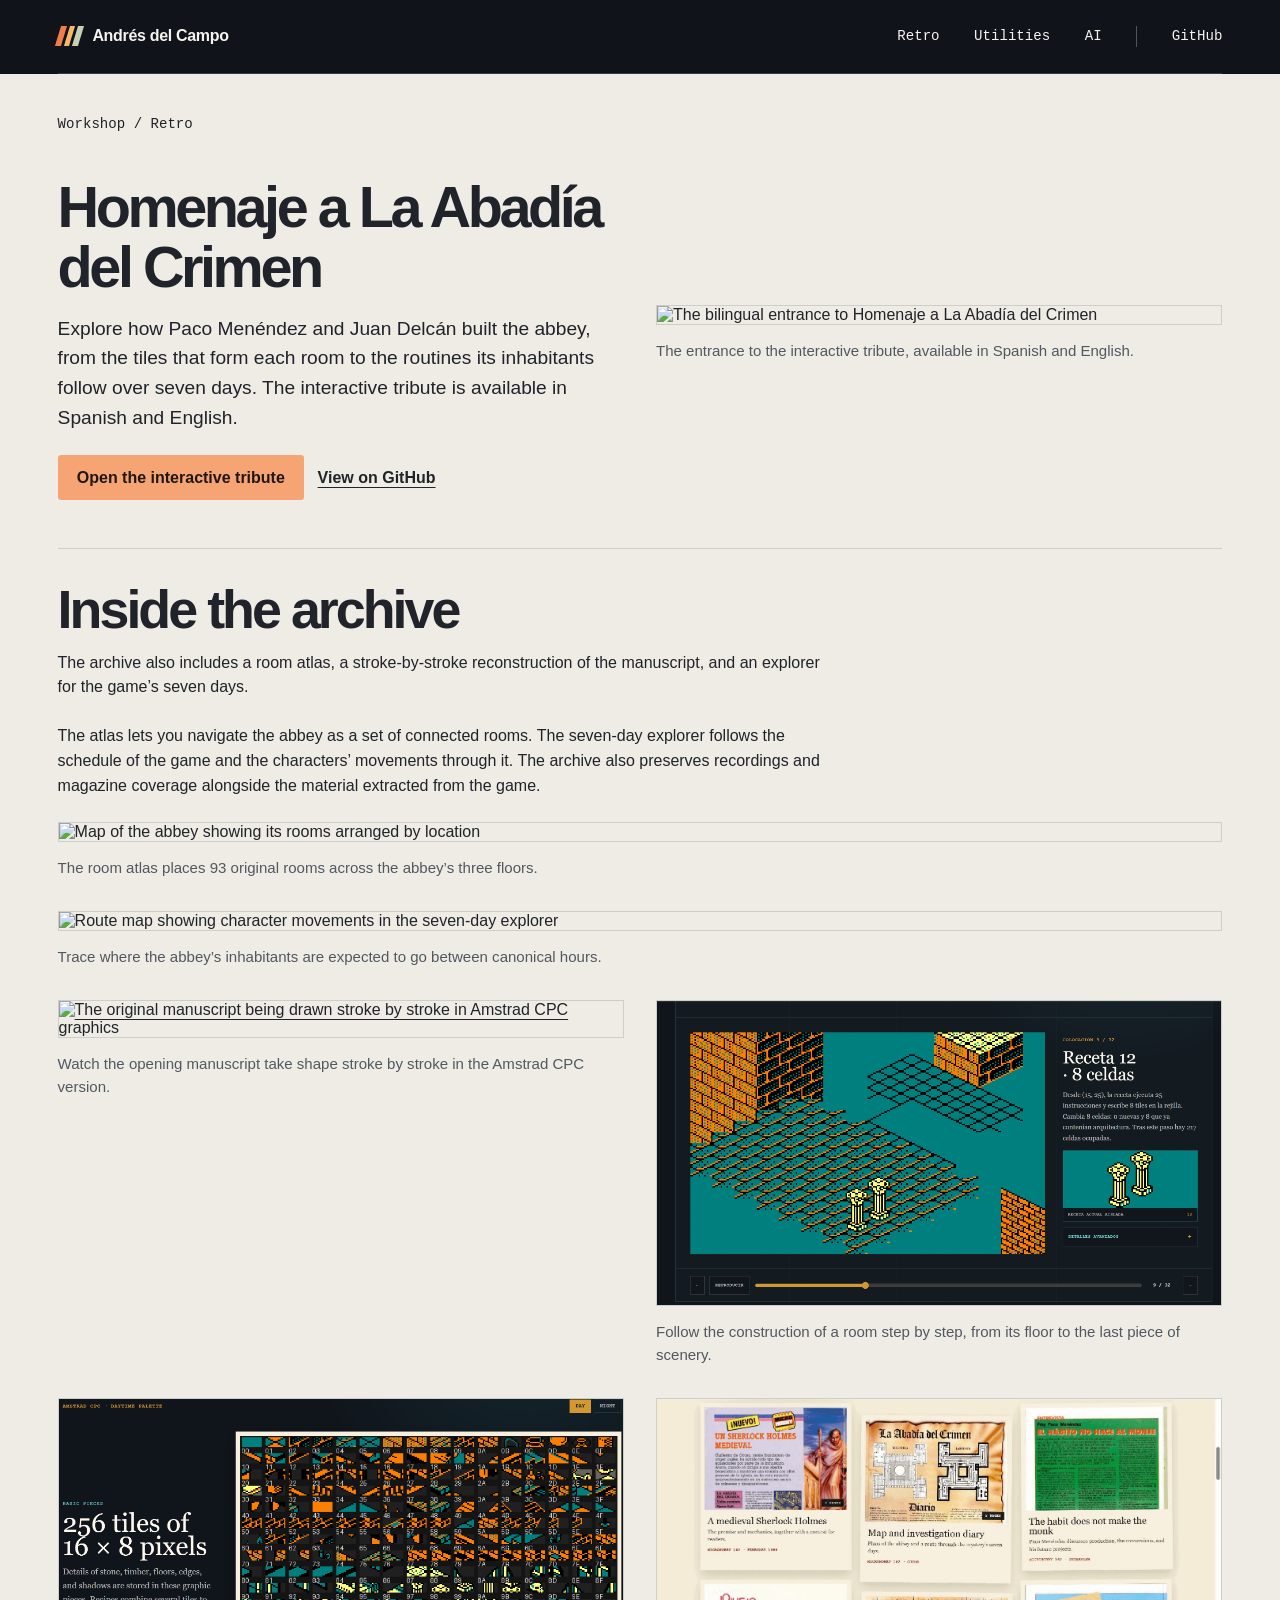
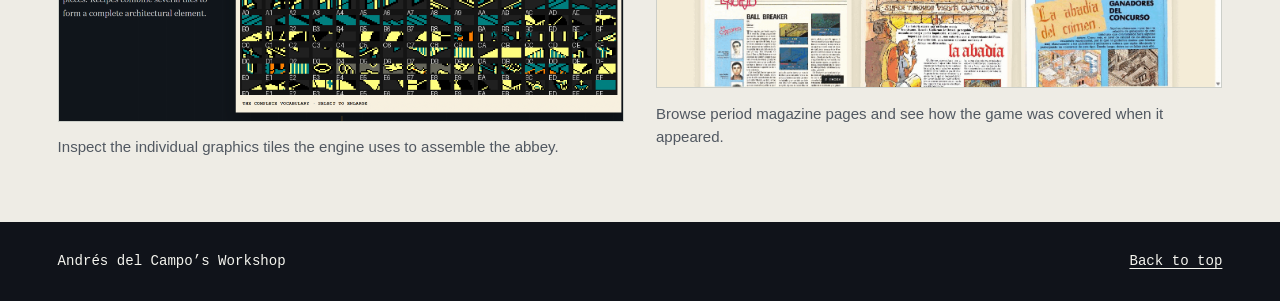
==== abadia.html @ bbb03247 "Add project workshop portfolio and showcases Create a responsive portfolio for retro, utility, and A" ====
<!doctype html>
<html lang="en">
<head>
  <meta charset="utf-8">
  <meta name="viewport" content="width=device-width, initial-scale=1">
  <meta name="description" content="Look inside Homenaje a La Abadía del Crimen, a bilingual interactive archive of the classic Spanish game.">
  <meta name="theme-color" content="#10131a">
  <title>Homenaje a La Abadía del Crimen · Andrés del Campo</title>
  <link rel="stylesheet" href="workshop.css">
</head>
<body>
  <a class="skip" href="#main">Skip to content</a>
  <header><div class="wrap top">
    <a class="brand" href="index.html"><span class="mark" aria-hidden="true"><i></i><i></i><i></i></span>Andrés del Campo</a>
    <nav aria-label="Main navigation"><a href="index.html#retro">Retro</a><a href="index.html#utilities">Utilities</a><a href="index.html#ai">AI</a><a class="github" href="https://github.com/andresdelcampo">GitHub</a></nav>
  </div></header>
  <main id="main"><div class="wrap detail">
    <a class="back" href="index.html#retro">Workshop / Retro</a>
    <section class="detail-intro">
      <div>
        <h1>Homenaje a La Abadía del Crimen</h1>
        <p class="lead">Explore how Paco Menéndez and Juan Delcán built the abbey, from the tiles that form each room to the routines its inhabitants follow over seven days. The interactive tribute is available in Spanish and English.</p>
        <div class="project-links">
          <a class="button" href="https://andresdelcampo.github.io/HomenajeLaAbadiaDelCrimen/">Open the interactive tribute</a>
          <a class="action" href="https://github.com/andresdelcampo/HomenajeLaAbadiaDelCrimen">View on GitHub</a>
        </div>
      </div>
      <figure>
        <a href="https://andresdelcampo.github.io/HomenajeLaAbadiaDelCrimen/"><img src="https://andresdelcampo.github.io/HomenajeLaAbadiaDelCrimen/assets/readme/preview-language-gate.png" alt="The bilingual entrance to Homenaje a La Abadía del Crimen" onerror="this.onerror=null; this.src='https://raw.githubusercontent.com/andresdelcampo/HomenajeLaAbadiaDelCrimen/main/assets/readme/preview-language-gate.png';"></a>
        <figcaption>The entrance to the interactive tribute, available in Spanish and English.</figcaption>
      </figure>
    </section>
    <section class="gallery">
      <h2>Inside the archive</h2>
      <p>The archive also includes a room atlas, a stroke-by-stroke reconstruction of the manuscript, and an explorer for the game’s seven days.</p>
      <p>The atlas lets you navigate the abbey as a set of connected rooms. The seven-day explorer follows the schedule of the game and the characters’ movements through it. The archive also preserves recordings and magazine coverage alongside the material extracted from the game.</p>
      <figure class="gallery-wide">
        <a href="https://andresdelcampo.github.io/HomenajeLaAbadiaDelCrimen/assets/readme/preview-room-atlas-cropped.png"><img src="https://andresdelcampo.github.io/HomenajeLaAbadiaDelCrimen/assets/readme/preview-room-atlas-cropped.png" alt="Map of the abbey showing its rooms arranged by location" onerror="this.onerror=null; this.src='https://raw.githubusercontent.com/andresdelcampo/HomenajeLaAbadiaDelCrimen/main/assets/readme/preview-room-atlas-cropped.png';"></a>
        <figcaption>The room atlas places 93 original rooms across the abbey’s three floors.</figcaption>
      </figure>
      <figure class="gallery-wide">
        <a href="https://andresdelcampo.github.io/HomenajeLaAbadiaDelCrimen/assets/readme/preview-seven-days-cropped.png"><img src="https://andresdelcampo.github.io/HomenajeLaAbadiaDelCrimen/assets/readme/preview-seven-days-cropped.png" alt="Route map showing character movements in the seven-day explorer" loading="lazy" onerror="this.onerror=null; this.src='https://raw.githubusercontent.com/andresdelcampo/HomenajeLaAbadiaDelCrimen/main/assets/readme/preview-seven-days-cropped.png';"></a>
        <figcaption>Trace where the abbey’s inhabitants are expected to go between canonical hours.</figcaption>
      </figure>
      <div class="pair">
        <figure>
          <a href="https://andresdelcampo.github.io/HomenajeLaAbadiaDelCrimen/assets/readme/preview-manuscript-cropped.png"><img src="https://andresdelcampo.github.io/HomenajeLaAbadiaDelCrimen/assets/readme/preview-manuscript-cropped.png" alt="The original manuscript being drawn stroke by stroke in Amstrad CPC graphics" loading="lazy" onerror="this.onerror=null; this.src='https://raw.githubusercontent.com/andresdelcampo/HomenajeLaAbadiaDelCrimen/main/assets/readme/preview-manuscript-cropped.png';"></a>
          <figcaption>Watch the opening manuscript take shape stroke by stroke in the Amstrad CPC version.</figcaption>
        </figure>
        <figure>
          <a href="assets/abadia-room-construction-cropped.png"><img src="assets/abadia-room-construction-cropped.png" alt="The tribute's step-by-step room reconstruction" width="2217" height="1194" loading="lazy"></a>
          <figcaption>Follow the construction of a room step by step, from its floor to the last piece of scenery.</figcaption>
        </figure>
        <figure>
          <a href="assets/abadia-graphics-tiles.png"><img src="assets/abadia-graphics-tiles.png" alt="Atlas of individual graphics tiles used by the game engine" loading="lazy"></a>
          <figcaption>Inspect the individual graphics tiles the engine uses to assemble the abbey.</figcaption>
        </figure>
        <figure>
          <a href="assets/abadia-magazines-cropped.png"><img src="assets/abadia-magazines-cropped.png" alt="Magazine covers and historical pages in the La Abadía del Crimen archive" loading="lazy"></a>
          <figcaption>Browse period magazine pages and see how the game was covered when it appeared.</figcaption>
        </figure>
      </div>
    </section>
  </div></main>
  <footer><div class="wrap end"><span>Andrés del Campo’s Workshop</span><a href="#main">Back to top</a></div></footer>
</body>
</html>
---- workshop.css ----
:root {
  color-scheme: light;
  --ink: #10131a;
  --text: #20232a;
  --paper: #eeece5;
  --surface: #f5f0e7;
  --accent: #f9905d;
  --line: #cccfc9;
  --mono: "IBM Plex Mono", Consolas, monospace;
  font-family: "Inter", "Segoe UI", sans-serif;
  color: var(--text);
  background: var(--paper);
}
* { box-sizing: border-box; }
body, figure, h1, h2, h3, p { margin: 0; }
a { color: inherit; text-underline-offset: .24em; }
a:hover { text-decoration: underline; }
a:focus-visible, audio:focus-visible { outline: 3px solid #dd682d; outline-offset: 4px; }
img { display: block; width: 100%; height: auto; }
.wrap { width: min(100% - clamp(2.5rem, 9vw, 9rem), 76rem); margin-inline: auto; }
.skip { position: absolute; left: 1rem; top: -6rem; z-index: 5; background: white; padding: .6rem; }
.skip:focus { top: 1rem; }
header, .hero, footer { background: var(--ink); color: #f4f4ee; }
.top, .end, .sectionhead, nav, .brand { display: flex; align-items: center; }
.top, .end { justify-content: space-between; }
.top { min-height: 4.6rem; border-bottom: 1px solid #373a43; gap: 1rem; }
.brand { gap: .75rem; text-decoration: none; font-weight: 680; letter-spacing: -.02em; }
.mark { display: inline-flex; gap: 3px; transform: skew(-17deg); }
.mark i { display: block; height: 1.25rem; width: .35rem; background: #f17d4a; }
.mark i:nth-child(2) { background: #f5b967; }
.mark i:last-child { background: #c5d1b2; }
nav { gap: clamp(.8rem, 2.7vw, 2.6rem); }
nav a, .end, .back, .intro-label, .spotlight-label { font: .88rem/1.5 var(--mono); }
nav a, .back { text-decoration: none; }
.github { border-left: 1px solid #51545b; padding-left: clamp(.8rem, 2.7vw, 2.6rem); }
.hero {
  background:
    linear-gradient(90deg, #0b1629b8 0%, #0b1629a3 43%, #0b162949 75%, #0b162969 100%),
    #111d36 url("assets/workshop-hero.jpg") center 30% / cover;
  border-bottom: 5px solid transparent;
  border-image: linear-gradient(to right,#ec7946 0 49%,#e9b664 49% 72%,#a5bba0 72% 88%,#798da8 88%) 1;
}
.hero-grid { display: grid; grid-template-columns: minmax(0, 1fr) minmax(0, 1fr); align-items: center; gap: clamp(1.5rem, 5vw, 4.5rem); padding-block: clamp(1.8rem, 3.1vw, 3.2rem); }
.intro-label { display: inline-block; margin-bottom: .8rem; border-left: 2px solid #83bcff; padding-left: .65rem; color: #b8dbff; }
.intro h1 { font-size: clamp(3.25rem, 6.6vw, 6.4rem); font-weight: 660; line-height: .94; letter-spacing: -.07em; }
.intro em { font: italic 1.04em/.98 Georgia, serif; letter-spacing: -.065em; }
.intro h1 span { color: var(--accent); }
.intro p { color: #d3deef; max-width: 29rem; margin: 1.15rem 0; font-size: 1.18rem; line-height: 1.55; }
.button { display: inline-block; border-radius: .2rem; background: #f6a473; padding: .85rem 1.2rem; color: #201713; font-weight: 650; text-decoration: none; }
.exhibit {
  width: min(100%, 29rem);
  justify-self: end;
  padding: clamp(.8rem, 1.8vw, 1.25rem);
  background: #101e34;
  border: 1px solid #75abed80;
  border-radius: .55rem;
  box-shadow: 0 1.2rem 3.5rem #03081299;
}
.exhibit > a { display: block; width: min(77%, 18rem); margin: auto; overflow: hidden; border-radius: .2rem; }
.machine {
  width: 126%;
  /* Follow the cabinet edge so the screen and drive openings retain their original pixels. */
  clip-path: polygon(
    9.53% 1.48%, 8.44% 1.85%, 7.81% 2.41%, 7.34% 3.70%, 7.11% 7.41%, 6.88% 13.89%,
    6.56% 39.35%, 6.72% 50.93%, 7.03% 62.96%, 7.27% 64.81%, 7.97% 65.83%, 9.06% 66.67%,
    8.13% 68.52%, 6.02% 72.22%, 5.00% 74.07%, 4.53% 75.93%, 4.53% 95.37%, 4.69% 96.48%,
    5.16% 97.41%, 7.81% 97.69%, 8.13% 98.61%, 8.44% 99.26%, 9.61% 99.81%, 10.16% 100.00%,
    69.84% 100.00%, 70.31% 99.81%, 71.41% 99.26%, 71.64% 98.61%, 71.88% 97.69%, 74.53% 97.41%,
    75.00% 96.48%, 75.16% 95.37%, 75.16% 75.93%, 74.69% 74.07%, 73.83% 72.22%, 71.80% 68.52%,
    70.86% 66.67%, 71.72% 65.83%, 72.50% 64.81%, 72.81% 62.96%, 73.20% 50.93%, 73.36% 39.35%,
    73.05% 13.89%, 72.81% 7.41%, 72.66% 3.70%, 72.19% 2.41%, 71.41% 1.85%, 70.31% 1.48%
  );
}
.exhibit figcaption { margin-top: .65rem; padding-top: .65rem; border-top: 1px solid #9acbfa40; }
.exhibit h2 { margin: .25rem 0 .45rem; font-size: clamp(1.55rem, 2.8vw, 2.35rem); }
.exhibit figcaption p { margin-bottom: .55rem; color: #d3deef; }
.spotlight-label { color: #f6a473; }
.collection { padding-block: clamp(3rem, 5vw, 5.4rem); }
.sectionhead { align-items: baseline; justify-content: space-between; gap: 1rem 2rem; margin-bottom: 1.7rem; }
h2 { font-size: clamp(2.4rem, 4.2vw, 4rem); font-weight: 620; line-height: 1.05; letter-spacing: -.055em; }
.sectionhead p { max-width: 36rem; color: #525961; text-align: right; }
p, figcaption { line-height: 1.55; }
.pair, .wide-feature, .detail-intro { display: grid; grid-template-columns: repeat(2,minmax(0,1fr)); gap: clamp(1rem, 2.5vw, 2.25rem); }
.feature { border: 1px solid #cbc6ba; background: var(--surface); min-width: 0; box-shadow: 0 .35rem .9rem #372d2010; }
.picture { display: block; height: clamp(12rem, 21vw, 18.5rem); overflow: hidden; background: #13171a; }
.picture img { height: 100%; object-fit: cover; object-position: center 35%; }
.amstrad-picture img { object-position: center top; }
.waveform-picture {
  display: grid;
  grid-template-rows: auto minmax(3.5rem, 6rem) auto;
  align-content: center;
  gap: .65rem;
  padding: 1.25rem clamp(1.2rem, 3vw, 2.6rem);
  background: #203830;
  color: #e9f1e5;
  font: .86rem/1.4 var(--mono);
  text-decoration: none;
}
.waveform-device { font-size: 1rem; font-weight: 650; }
.waveform-trace {
  background: linear-gradient(#c5e7ad, #92c788);
  clip-path: polygon(
    0% 48%, 1.3% 46%, 2.5% 46%, 3.8% 45%, 5.1% 47%, 6.3% 45%, 7.6% 46%, 8.9% 43%, 10.1% 45%, 11.4% 15%,
    12.7% 16%, 13.9% 11%, 15.2% 12%, 16.5% 7%, 17.7% 10%, 19% 5%, 20.3% 12%, 21.5% 8%, 22.8% 16%, 24.1% 8%,
    25.3% 12%, 26.6% 15%, 27.8% 13%, 29.1% 14%, 30.4% 15%, 31.6% 17%, 32.9% 20%, 34.2% 20%, 35.4% 13%, 36.7% 12%,
    38% 16%, 39.2% 19%, 40.5% 35%, 41.8% 44%, 43% 45%, 44.3% 45%, 45.6% 45%, 46.8% 47%, 48.1% 48%, 49.4% 48%,
    50.6% 47%, 51.9% 47%, 53.2% 48%, 54.4% 48%, 55.7% 46%, 57% 45%, 58.2% 47%, 59.5% 46%, 60.8% 47%, 62% 46%,
    63.3% 47%, 64.6% 45%, 65.8% 48%, 67.1% 47%, 68.4% 46%, 69.6% 47%, 70.9% 45%, 72.2% 47%, 73.4% 44%, 74.7% 44%,
    75.9% 47%, 77.2% 45%, 78.5% 46%, 79.7% 46%, 81% 46%, 82.3% 46%, 83.5% 45%, 84.8% 37%, 86.1% 37%, 87.3% 36%,
    88.6% 37%, 89.9% 35%, 91.1% 36%, 92.4% 45%, 93.7% 46%, 94.9% 47%, 96.2% 47%, 97.5% 47%, 98.7% 46%, 100% 46%,
    100% 54%, 98.7% 54%, 97.5% 53%, 96.2% 53%, 94.9% 53%, 93.7% 54%, 92.4% 55%, 91.1% 64%, 89.9% 65%, 88.6% 63%,
    87.3% 64%, 86.1% 63%, 84.8% 63%, 83.5% 55%, 82.3% 54%, 81% 54%, 79.7% 54%, 78.5% 54%, 77.2% 55%, 75.9% 53%,
    74.7% 56%, 73.4% 56%, 72.2% 53%, 70.9% 55%, 69.6% 53%, 68.4% 54%, 67.1% 53%, 65.8% 52%, 64.6% 55%, 63.3% 53%,
    62% 54%, 60.8% 53%, 59.5% 54%, 58.2% 53%, 57% 55%, 55.7% 54%, 54.4% 52%, 53.2% 52%, 51.9% 53%, 50.6% 53%,
    49.4% 52%, 48.1% 52%, 46.8% 53%, 45.6% 55%, 44.3% 55%, 43% 55%, 41.8% 56%, 40.5% 65%, 39.2% 81%, 38% 84%,
    36.7% 88%, 35.4% 87%, 34.2% 80%, 32.9% 80%, 31.6% 83%, 30.4% 85%, 29.1% 86%, 27.8% 87%, 26.6% 85%, 25.3% 88%,
    24.1% 92%, 22.8% 84%, 21.5% 92%, 20.3% 88%, 19% 95%, 17.7% 90%, 16.5% 93%, 15.2% 88%, 13.9% 89%, 12.7% 84%,
    11.4% 85%, 10.1% 55%, 8.9% 57%, 7.6% 54%, 6.3% 55%, 5.1% 53%, 3.8% 55%, 2.5% 54%, 1.3% 54%, 0% 52%
  );
}
.feature-copy, .wide-feature > div { padding: clamp(1.2rem, 2.6vw, 2rem); }
h3 { font-size: clamp(1.45rem, 2vw, 2.05rem); font-weight: 630; line-height: 1.16; letter-spacing: -.035em; }
h3 a { text-decoration: none; }
.feature-copy p, .wide-feature p { margin: .7rem 0 1rem; max-width: 38rem; }
.status { display: inline-block; border: 1px solid #d0a467; border-radius: .15rem; background: #fff0cf; color: #614019; padding: .12rem .48rem; font: 600 .83rem/1.45 var(--mono); }
.status.year { background: #e0e9e8; border-color: #aebfbd; color: #344d4c; }
.project-title, .project-links { display: flex; flex-wrap: wrap; align-items: center; gap: .5rem .85rem; }
.project-title h3 { overflow-wrap: anywhere; }
.project-title .status { white-space: nowrap; }
.action { font-weight: 650; }
audio { width: 100%; max-width: 24rem; height: 2.25rem; }
.compact-project {
  display: grid;
  grid-template-columns: minmax(0, 1fr) auto;
  align-items: center;
  gap: .65rem clamp(1rem, 3vw, 2rem);
  margin-top: clamp(1rem, 2.5vw, 2.25rem);
  padding: clamp(1rem, 2.4vw, 1.6rem);
  border-inline-start: .25rem solid #9b7052;
}
.compact-project p { margin-top: .4rem; max-width: 76ch; }
.sound-sample { margin-top: .45rem; }
.sound-sample summary { cursor: pointer; color: #355348; font-weight: 600; }
.sound-sample audio { display: block; margin: .65rem 0 .3rem; }
.band { background: #dfe9e1; }
.band .feature, .wide-feature { background: #edf4ed; border-color: #b9c9bf; }
.wide-feature { align-items: center; border: 1px solid #b9c9bf; overflow: hidden; gap: 0; }
.utilities-feature { margin-bottom: clamp(1rem, 2.5vw, 2.25rem); }
.ai-projects .picture img, .tool-picture img { object-position: center top; }
.ai-projects .goodai-picture img { object-position: center 29%; }
.tool-preview { margin-top: 1.6rem; }
.tool-preview img, .catalog-preview img { border: 1px solid var(--line); }
.catalog-preview summary { cursor: pointer; font-weight: 650; margin-bottom: 1rem; }
footer { padding-block: 1.8rem; }
.end { gap: 1rem; }
.detail { padding-block: 2.5rem 4rem; }
.back { display: inline-block; margin-bottom: 2rem; }
.detail-intro { align-items: center; }
.detail h1 { font-size: clamp(2.1rem, 4.5vw, 4.8rem); letter-spacing: -.06em; line-height: 1.04; margin: .7rem 0 1rem; overflow-wrap: anywhere; }
.detail .project-title { margin: .7rem 0 1rem; }
.detail .project-title h1 { margin: 0; }
.project-wordmark { width: min(100%, 30rem); }
.feature-description p { margin-top: .85rem; max-width: 48rem; }
.lead { font-size: 1.2rem; margin-bottom: 1.4rem; }
.notice { margin: 1rem 0; border-left: 3px solid #cb8444; padding: .8rem 1rem; background: #f6edda; }
.note, .detail figcaption { font-size: .94rem; color: #515861; margin-top: .85rem; }
.gallery { margin-top: 3rem; padding-top: 2rem; border-top: 1px solid var(--line); }
.gallery > p { margin: .8rem 0 1.5rem; max-width: 48rem; }
.gallery-wide { margin-bottom: clamp(1rem, 2.5vw, 2.25rem); }
.finalists-preview { display: block; aspect-ratio: 1001 / 1410; overflow: hidden; }
.press-links { margin-top: 1rem; }
.interview { margin-bottom: clamp(1.5rem, 4vw, 3rem); }
.interview-spread {
  display: grid;
  grid-template-columns: repeat(2, minmax(0, 1fr));
  gap: .35rem;
  margin-top: .85rem;
}
.interview-spread a { display: block; }
.detail figure img { border: 1px solid var(--line); }
.press-roundup { margin-top: .85rem; }
.press-card {
  display: grid;
  grid-template-columns: minmax(0, 8rem) minmax(0, 1fr);
  align-items: start;
  gap: 1rem;
  padding: 1rem;
}
.press-card img { aspect-ratio: 1; object-fit: cover; object-position: top; }
.press-card h4 { margin: 0; font-size: 1.1rem; }
.press-card p { margin: .35rem 0 .65rem; }
@media (min-width: 701px) {
  .goodai-results figure { order: -1; }
}
@media (max-width: 700px) {
  .hero-grid, .wide-feature, .detail-intro, .pair { grid-template-columns: 1fr; }
  .intro h1 { font-size: clamp(3.4rem, 12vw, 5.5rem); }
  .hero-grid { gap: 2rem; }
  .hero { background-position: center, 65% center; }
  .exhibit { justify-self: start; }
  .sectionhead { display: block; }
  .sectionhead p { text-align: left; margin-top: .6rem; }
  .picture { height: clamp(12rem, 50vw, 18rem); }
  .compact-project { grid-template-columns: 1fr; }
  .top { flex-wrap: wrap; padding-block: .8rem; }
  .detail { padding-top: 1.6rem; }
}
@media (max-width: 430px) {
  .press-card { grid-template-columns: minmax(0, 5rem) minmax(0, 1fr); gap: .7rem; }
  .interview-spread { grid-template-columns: 1fr; gap: .75rem; }
  .top { align-items: flex-start; flex-direction: column; gap: .65rem; }
  nav { width: 100%; justify-content: space-between; }
  .end { align-items: flex-start; flex-direction: column; }
}
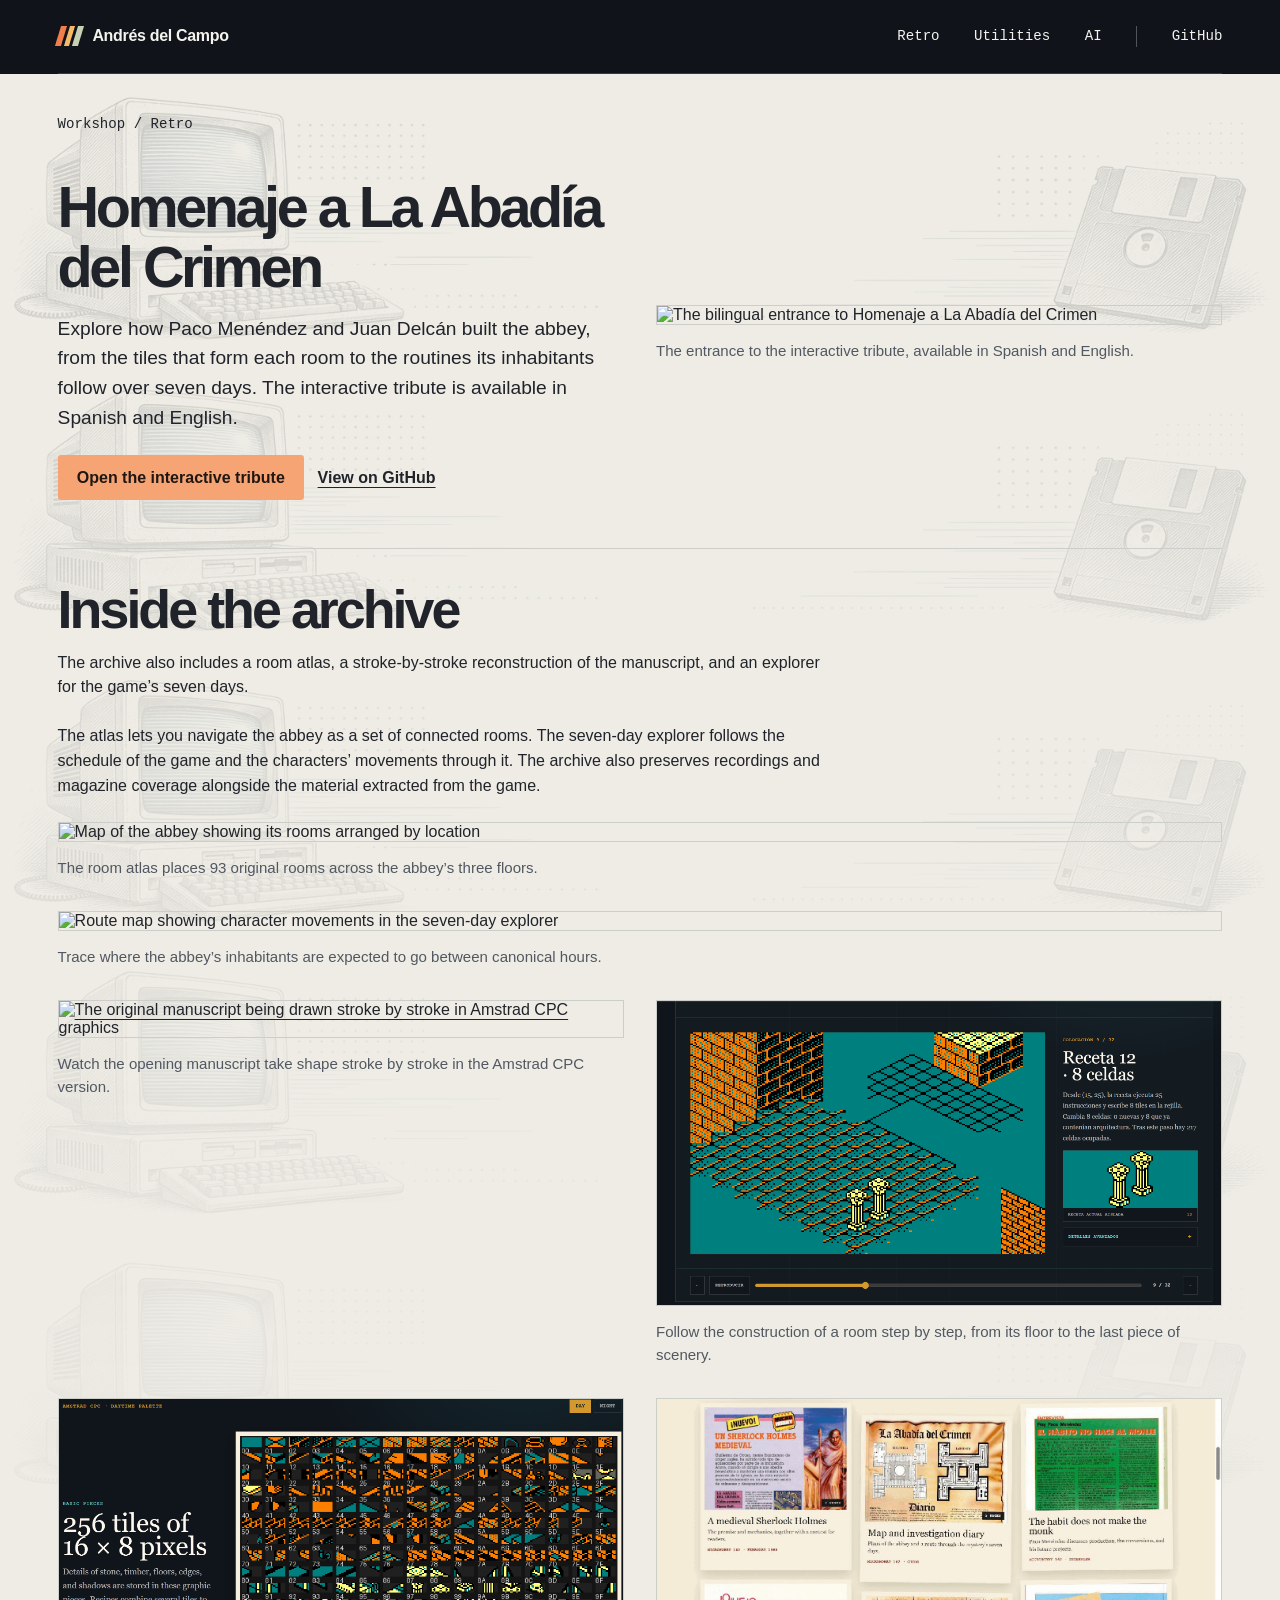
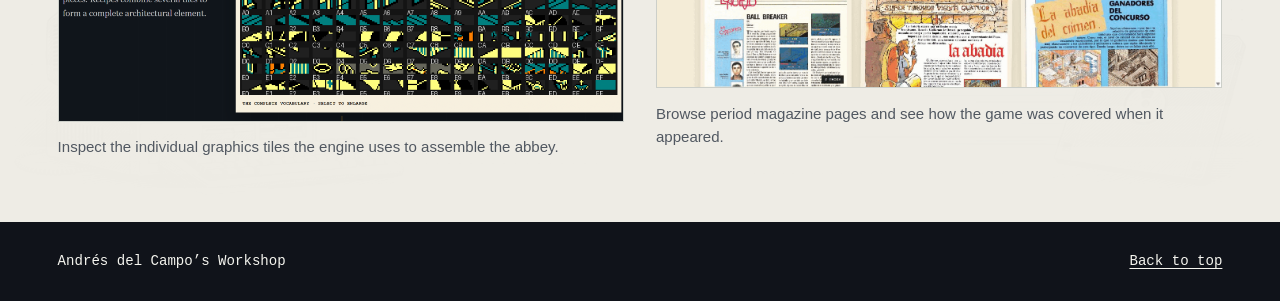
==== commit d7fbce14: "Add portfolio showcases and watermarks Add the GameList Editor showcase and project gallery, expand " ====
--- a/abadia.html
+++ b/abadia.html
@@ -14,7 +14,7 @@
     <a class="brand" href="index.html"><span class="mark" aria-hidden="true"><i></i><i></i><i></i></span>Andrés del Campo</a>
     <nav aria-label="Main navigation"><a href="index.html#retro">Retro</a><a href="index.html#utilities">Utilities</a><a href="index.html#ai">AI</a><a class="github" href="https://github.com/andresdelcampo">GitHub</a></nav>
   </div></header>
-  <main id="main"><div class="wrap detail">
+  <main id="main" class="watermarked watermark-retro"><div class="wrap detail">
     <a class="back" href="index.html#retro">Workshop / Retro</a>
     <section class="detail-intro">
       <div>
--- a/workshop.css
+++ b/workshop.css
@@ -76,6 +76,24 @@
 .exhibit figcaption p { margin-bottom: .55rem; color: #d3deef; }
 .spotlight-label { color: #f6a473; }
 .collection { padding-block: clamp(3rem, 5vw, 5.4rem); }
+.watermarked { position: relative; isolation: isolate; background-color: var(--paper); }
+.watermarked::before {
+  content: "";
+  position: absolute;
+  z-index: -1;
+  inset: 0;
+  max-width: 110rem;
+  margin-inline: auto;
+  pointer-events: none;
+  background: var(--watermark) var(--watermark-position, center) top / max(100%, 58rem) auto no-repeat round;
+  mix-blend-mode: multiply;
+  opacity: .36;
+  mask-image: linear-gradient(to bottom, rgb(0 0 0 / var(--watermark-start, 75%)), transparent);
+}
+.watermark-retro { --watermark: url("assets/watermark-retro.webp"); }
+.watermark-utilities { --watermark: url("assets/watermark-utilities.webp"); }
+.watermark-ai { --watermark: url("assets/watermark-ai.webp"); }
+main.watermarked { --watermark-start: 50%; }
 .sectionhead { align-items: baseline; justify-content: space-between; gap: 1rem 2rem; margin-bottom: 1.7rem; }
 h2 { font-size: clamp(2.4rem, 4.2vw, 4rem); font-weight: 620; line-height: 1.05; letter-spacing: -.055em; }
 .sectionhead p { max-width: 36rem; color: #525961; text-align: right; }
@@ -144,6 +162,10 @@
 .sound-sample audio { display: block; margin: .65rem 0 .3rem; }
 .band { background: #dfe9e1; }
 .band .feature, .wide-feature { background: #edf4ed; border-color: #b9c9bf; }
+section.watermarked .feature { background-color: color-mix(in srgb, var(--surface) 85%, transparent); }
+.watermarked.band .feature, section.watermarked .wide-feature {
+  background-color: color-mix(in srgb, #edf4ed 85%, transparent);
+}
 .wide-feature { align-items: center; border: 1px solid #b9c9bf; overflow: hidden; gap: 0; }
 .utilities-feature { margin-bottom: clamp(1rem, 2.5vw, 2.25rem); }
 .ai-projects .picture img, .tool-picture img { object-position: center top; }
@@ -198,6 +220,9 @@
   .hero-grid { gap: 2rem; }
   .hero { background-position: center, 65% center; }
   .exhibit { justify-self: start; }
+  .watermarked::before { background-size: max(100%, 42rem) auto; opacity: .29; }
+  .watermark-retro { --watermark-position: 5%; }
+  .watermark-utilities, .watermark-ai { --watermark-position: 94%; }
   .sectionhead { display: block; }
   .sectionhead p { text-align: left; margin-top: .6rem; }
   .picture { height: clamp(12rem, 50vw, 18rem); }
